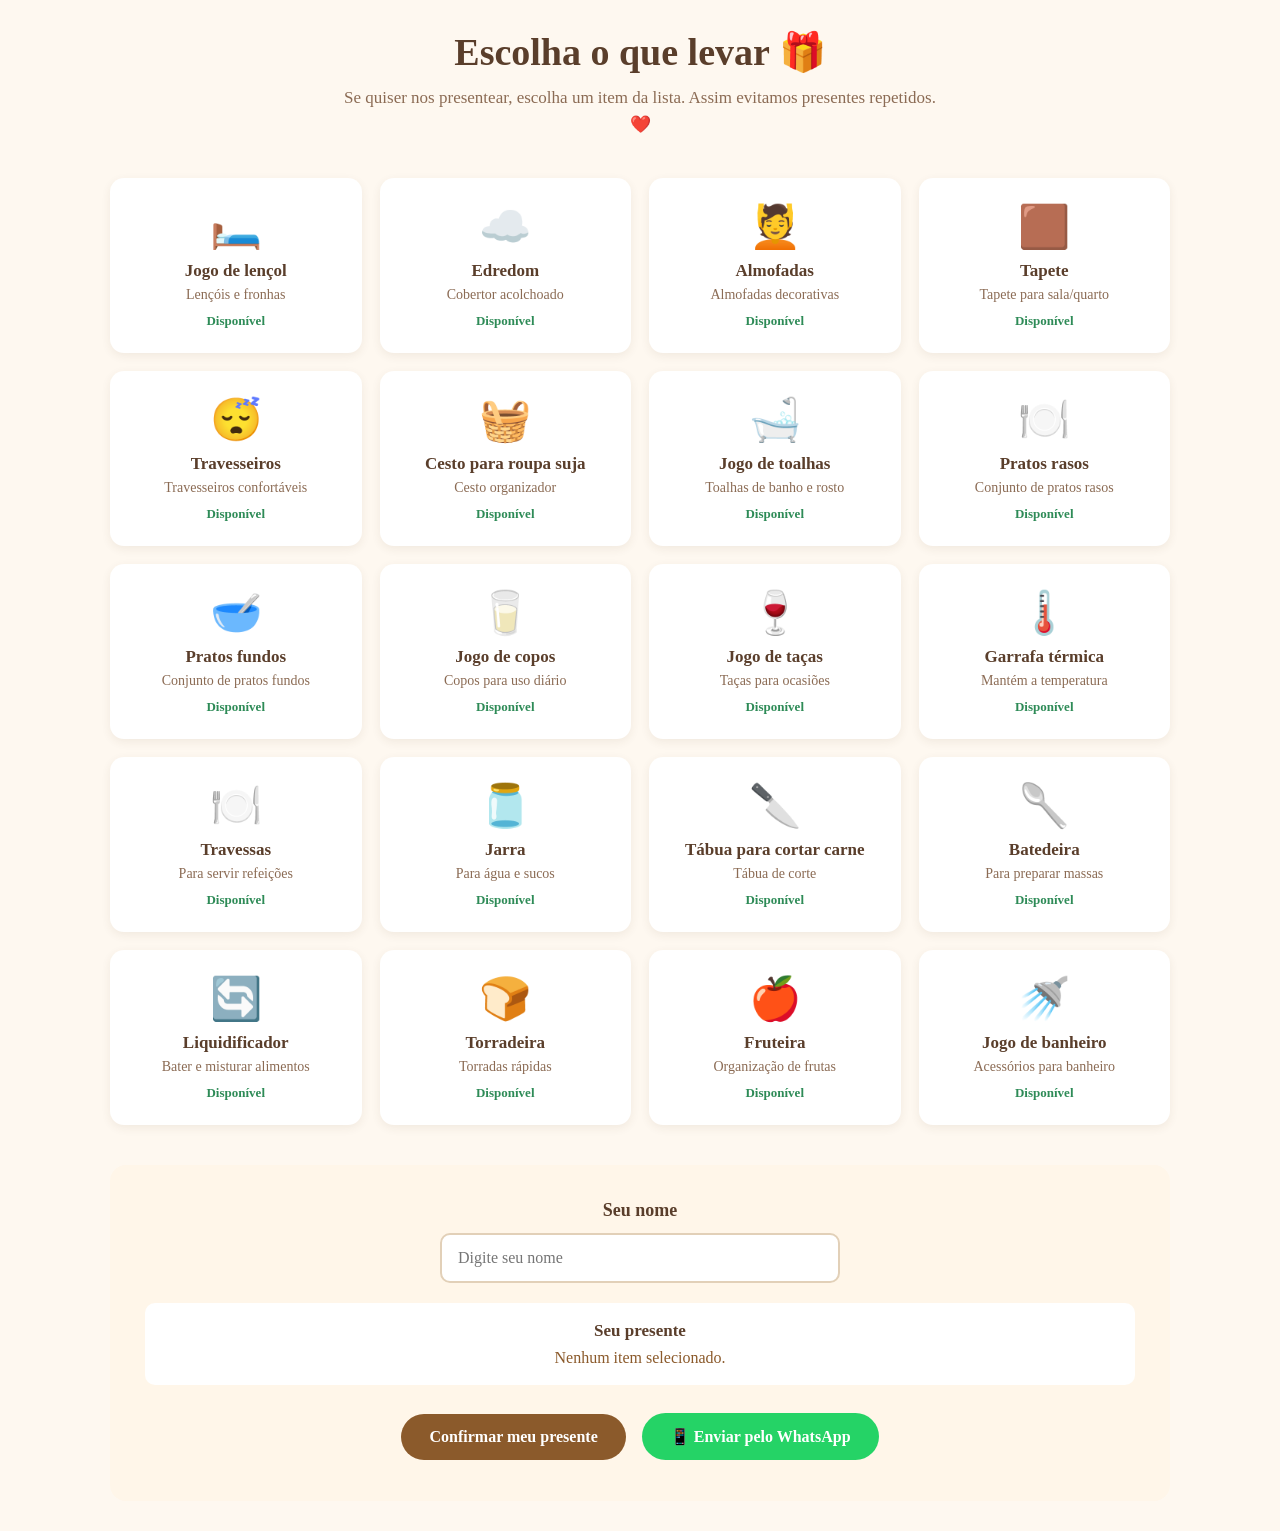
==== index.html @ 69b97e1c "Update index.html" ====
<!DOCTYPE html>
<html lang="pt-BR">
<head>
    <meta charset="UTF-8">
    <meta name="viewport" content="width=device-width, initial-scale=1.0">
    <title>Chá de Casa Nova</title>
    <style>
        * {
            margin: 0;
            padding: 0;
            box-sizing: border-box;
            font-family: 'Segoe UI', serif;
        }
        body {
            background: #fef8f0;
            color: #5a3e2b;
            padding: 30px 20px;
            max-width: 1100px;
            margin: 0 auto;
        }
        header {
            text-align: center;
            margin-bottom: 40px;
        }
        header h1 {
            font-size: 38px;
            color: #5a3e2b;
            margin-bottom: 10px;
        }
        header p {
            color: #8b6b54;
            font-size: 17px;
            max-width: 600px;
            margin: 0 auto;
            line-height: 1.6;
        }
        .gift-section {
            margin-bottom: 40px;
        }
        .gift-list {
            display: grid;
            grid-template-columns: repeat(auto-fill, minmax(230px, 1fr));
            gap: 18px;
        }
        .gift-item {
            background: #fff;
            padding: 22px 15px;
            border-radius: 14px;
            text-align: center;
            cursor: pointer;
            transition: all 0.3s ease;
            border: 2px solid transparent;
            box-shadow: 0 3px 10px rgba(90, 62, 43, 0.08);
        }
        .gift-item:hover {
            transform: translateY(-4px);
            border-color: #d4a97f;
        }
        .gift-item.selected {
            border-color: #8b5a2b;
            background: #fff8ee;
        }
        .gift-item.taken {
            opacity: 0.5;
            cursor: not-allowed;
            background: #f3f0eb;
        }
        .gift-icon {
            font-size: 42px;
            margin-bottom: 10px;
        }
        .gift-item h3 {
            font-size: 17px;
            color: #5a3e2b;
            margin-bottom: 6px;
        }
        .gift-item p {
            font-size: 14px;
            color: #8b6b54;
            margin-bottom: 10px;
        }
        .gift-status {
            font-size: 13px;
            font-weight: bold;
            color: #2e8b57;
        }
        .gift-item.taken .gift-status {
            color: #b22222;
        }
        .confirm-box {
            background: #fff6e9;
            padding: 35px;
            border-radius: 16px;
            text-align: center;
        }
        .confirm-box h3 {
            color: #5a3e2b;
            margin-bottom: 12px;
            font-size: 18px;
        }
        .confirm-box input {
            width: 100%;
            max-width: 400px;
            padding: 14px 16px;
            font-size: 16px;
            border: 2px solid #e2d0b8;
            border-radius: 10px;
            margin-bottom: 20px;
            background: #fff;
            color: #5a3e2b;
        }
        .confirm-box input:focus {
            outline: none;
            border-color: #b8860b;
        }
        .selected-display {
            background: #fff;
            padding: 18px;
            border-radius: 10px;
            margin-bottom: 22px;
        }
        .selected-display strong {
            display: block;
            color: #5a3e2b;
            margin-bottom: 8px;
            font-size: 17px;
        }
        .selected-display p {
            color: #8b5a2b;
            font-size: 16px;
        }
        button, .whatsapp-btn {
            display: inline-block;
            padding: 14px 28px;
            font-size: 16px;
            font-weight: bold;
            border: none;
            border-radius: 30px;
            cursor: pointer;
            text-decoration: none;
            margin: 6px;
            transition: all 0.2s;
        }
        #confirmGift {
            background: #8b5a2b;
            color: #fff;
        }
        #confirmGift:hover {
            background: #6b4423;
        }
        .whatsapp-btn {
            background: #25d366;
            color: #fff;
        }
        .whatsapp-btn:hover {
            background: #1da851;
        }
        .modal {
            display: none;
            position: fixed;
            top: 0;
            left: 0;
            width: 100%;
            height: 100%;
            background: rgba(0, 0, 0, 0.5);
            align-items: center;
            justify-content: center;
            z-index: 999;
        }
        .modal.active {
            display: flex;
        }
        .modal-content {
            background: #fff;
            padding: 40px 30px;
            border-radius: 16px;
            text-align: center;
            max-width: 420px;
            position: relative;
        }
        .modal-content p {
            font-size: 18px;
            color: #5a3e2b;
            line-height: 1.6;
        }
        .close {
            position: absolute;
            top: 12px;
            right: 18px;
            font-size: 26px;
            cursor: pointer;
            color: #999;
        }
        .close:hover {
            color: #333;
        }
    </style>
</head>
<body>

    <header>
        <h1>Escolha o que levar 🎁</h1>
        <p>Se quiser nos presentear, escolha um item da lista. Assim evitamos presentes repetidos. ❤️</p>
    </header>

    <!-- LISTA DE PRESENTES VAI APARECER AQUI -->
    <section class="gift-section">
        <div id="giftList" class="gift-list"></div>
    </section>

    <section class="confirm-box">
        <h3>Seu nome</h3>
        <input type="text" id="guestName" placeholder="Digite seu nome">

        <div class="selected-display">
            <strong>Seu presente</strong>
            <p id="selectedGift">Nenhum item selecionado.</p>
        </div>

        <button id="confirmGift">Confirmar meu presente</button>
        <a id="whatsappButton" href="#" target="_blank" class="whatsapp-btn">📱 Enviar pelo WhatsApp</a>
    </section>

    <div id="successModal" class="modal">
        <div class="modal-content">
            <span id="closeModal" class="close">&times;</span>
            <p id="modalMessage"></p>
        </div>
    </div>

<script>
// ==========================================
// ⚠️ COLOQUE SEU NÚMERO ABAIXO
// ==========================================
const whatsappNumber = "5516997882498";

// ==========================================
// ✅ LISTA DE PRESENTES
// ==========================================
const gifts = [
    { id: 1,  icon: "🛏️", name: "Jogo de lençol",          description: "Lençóis e fronhas" },
    { id: 2,  icon: "☁️", name: "Edredom",                 description: "Cobertor acolchoado" },
    { id: 3,  icon: "💆", name: "Almofadas",                description: "Almofadas decorativas" },
    { id: 4,  icon: "🟫", name: "Tapete",                   description: "Tapete para sala/quarto" },
    { id: 5,  icon: "😴", name: "Travesseiros",             description: "Travesseiros confortáveis" },
    { id: 6,  icon: "🧺", name: "Cesto para roupa suja",    description: "Cesto organizador" },
    { id: 7,  icon: "🛁", name: "Jogo de toalhas",          description: "Toalhas de banho e rosto" },
    { id: 8,  icon: "🍽️", name: "Pratos rasos",             description: "Conjunto de pratos rasos" },
    { id: 9,  icon: "🥣", name: "Pratos fundos",            description: "Conjunto de pratos fundos" },
    { id: 10, icon: "🥛", name: "Jogo de copos",            description: "Copos para uso diário" },
    { id: 11, icon: "🍷", name: "Jogo de taças",            description: "Taças para ocasiões" },
    { id: 12, icon: "🌡️", name: "Garrafa térmica",          description: "Mantém a temperatura" },
    { id: 13, icon: "🍽️", name: "Travessas",               description: "Para servir refeições" },
    { id: 14, icon: "🫙", name: "Jarra",                    description: "Para água e sucos" },
    { id: 15, icon: "🔪", name: "Tábua para cortar carne",  description: "Tábua de corte" },
    { id: 16, icon: "🥄", name: "Batedeira",                description: "Para preparar massas" },
    { id: 17, icon: "🔄", name: "Liquidificador",           description: "Bater e misturar alimentos" },
    { id: 18, icon: "🍞", name: "Torradeira",              description: "Torradas rápidas" },
    { id: 19, icon: "🍎", name: "Fruteira",                description: "Organização de frutas" },
    { id: 20, icon: "🚿", name: "Jogo de banheiro",         description: "Acessórios para banheiro" }
];

let selectedGift = null;

const giftList = document.getElementById("giftList");
const guestName = document.getElementById("guestName");
const selectedGiftText = document.getElementById("selectedGift");
const confirmGiftButton = document.getElementById("confirmGift");
const successModal = document.getElementById("successModal");
const closeModal = document.getElementById("closeModal");
const modalMessage = document.getElementById("modalMessage");
const whatsappButton = document.getElementById("whatsappButton");

function getTakenGifts() {
    try {
        const saved = localStorage.getItem("chaCasaNovaGifts");
        return saved ? JSON.parse(saved) : {};
    } catch (error) { return {}; }
}

function saveTakenGifts(data) {
    localStorage.setItem("chaCasaNovaGifts", JSON.stringify(data));
}

// ==========================================
// 📋 MOSTRAR A LISTA
// ==========================================
function renderGifts() {
    if (!giftList) return;
    giftList.innerHTML = "";
    const takenGifts = getTakenGifts();

    gifts.forEach(gift => {
        const item = document.createElement("div");
        item.className = "gift-item";
        const isTaken = Object.prototype.hasOwnProperty.call(takenGifts, gift.id);
        if (isTaken) item.classList.add("taken");

        item.innerHTML = `
            <div class="gift-icon">${gift.icon}</div>
            <h3>${gift.name}</h3>
            <p>${gift.description}</p>
            <div class="gift-status">${isTaken ? "✓ Já escolhido" : "Disponível"}</div>
        `;

        if (!isTaken) {
            item.addEventListener("click", () => selectGift(gift, item));
        }
        giftList.appendChild(item);
    });
}

function selectGift(gift, element) {
    document.querySelectorAll(".gift-item").forEach(i => i.classList.remove("selected"));
    element.classList.add("selected");
    selectedGift = gift;
    if (selectedGiftText) selectedGiftText.textContent = `${gift.icon} ${gift.name}`;
}

confirmGiftButton?.addEventListener("click", () => {
    const name = guestName?.value.trim();
    if (!name) return alert("Digite seu nome!"), guestName?.focus();
    if (!selectedGift) return alert("Escolha um presente clicando na lista!");

    const takenGifts = getTakenGifts();
    if (takenGifts[selectedGift.id]) {
        alert("Esse já foi escolhido! Escolha outro.");
        selectedGift = null;
        renderGifts();
        if (selectedGiftText) selectedGiftText.textContent = "Nenhum item selecionado.";
        return;
    }

    takenGifts[selectedGift.id] = { name, gift: selectedGift.name, date: new Date().toISOString() };
    saveTakenGifts(takenGifts);

    if (modalMessage) modalMessage.textContent = `${name}, seu presente "${selectedGift.name}" foi reservado! ❤️`;
    successModal?.classList.add("active");
    createWhatsappLink(name, selectedGift.name);
    renderGifts();
    selectedGift = null;
    if (selectedGiftText) selectedGiftText.textContent = "Nenhum item selecionado.";
});

function createWhatsappLink(name, gift) {
    if (!whatsappButton) return;
    const msg = `Olá! 😊 Confirmo presença! 🏠❤️\nNome: ${name}\nPresente: ${gift}`;
    whatsappButton.href = `https://wa.me/${whatsappNumber}?text=${encodeURIComponent(msg)}`;
}

closeModal?.addEventListener("click", () => successModal?.classList.remove("active"));
successModal?.addEventListener("click", e => {
    if (e.target === successModal) successModal.classList.remove("active");
});

// ==========================================
// 🚀 INICIAR — MOSTRA A LISTA AGORA!
// ==========================================
renderGifts();
</script>
</body>
</html>
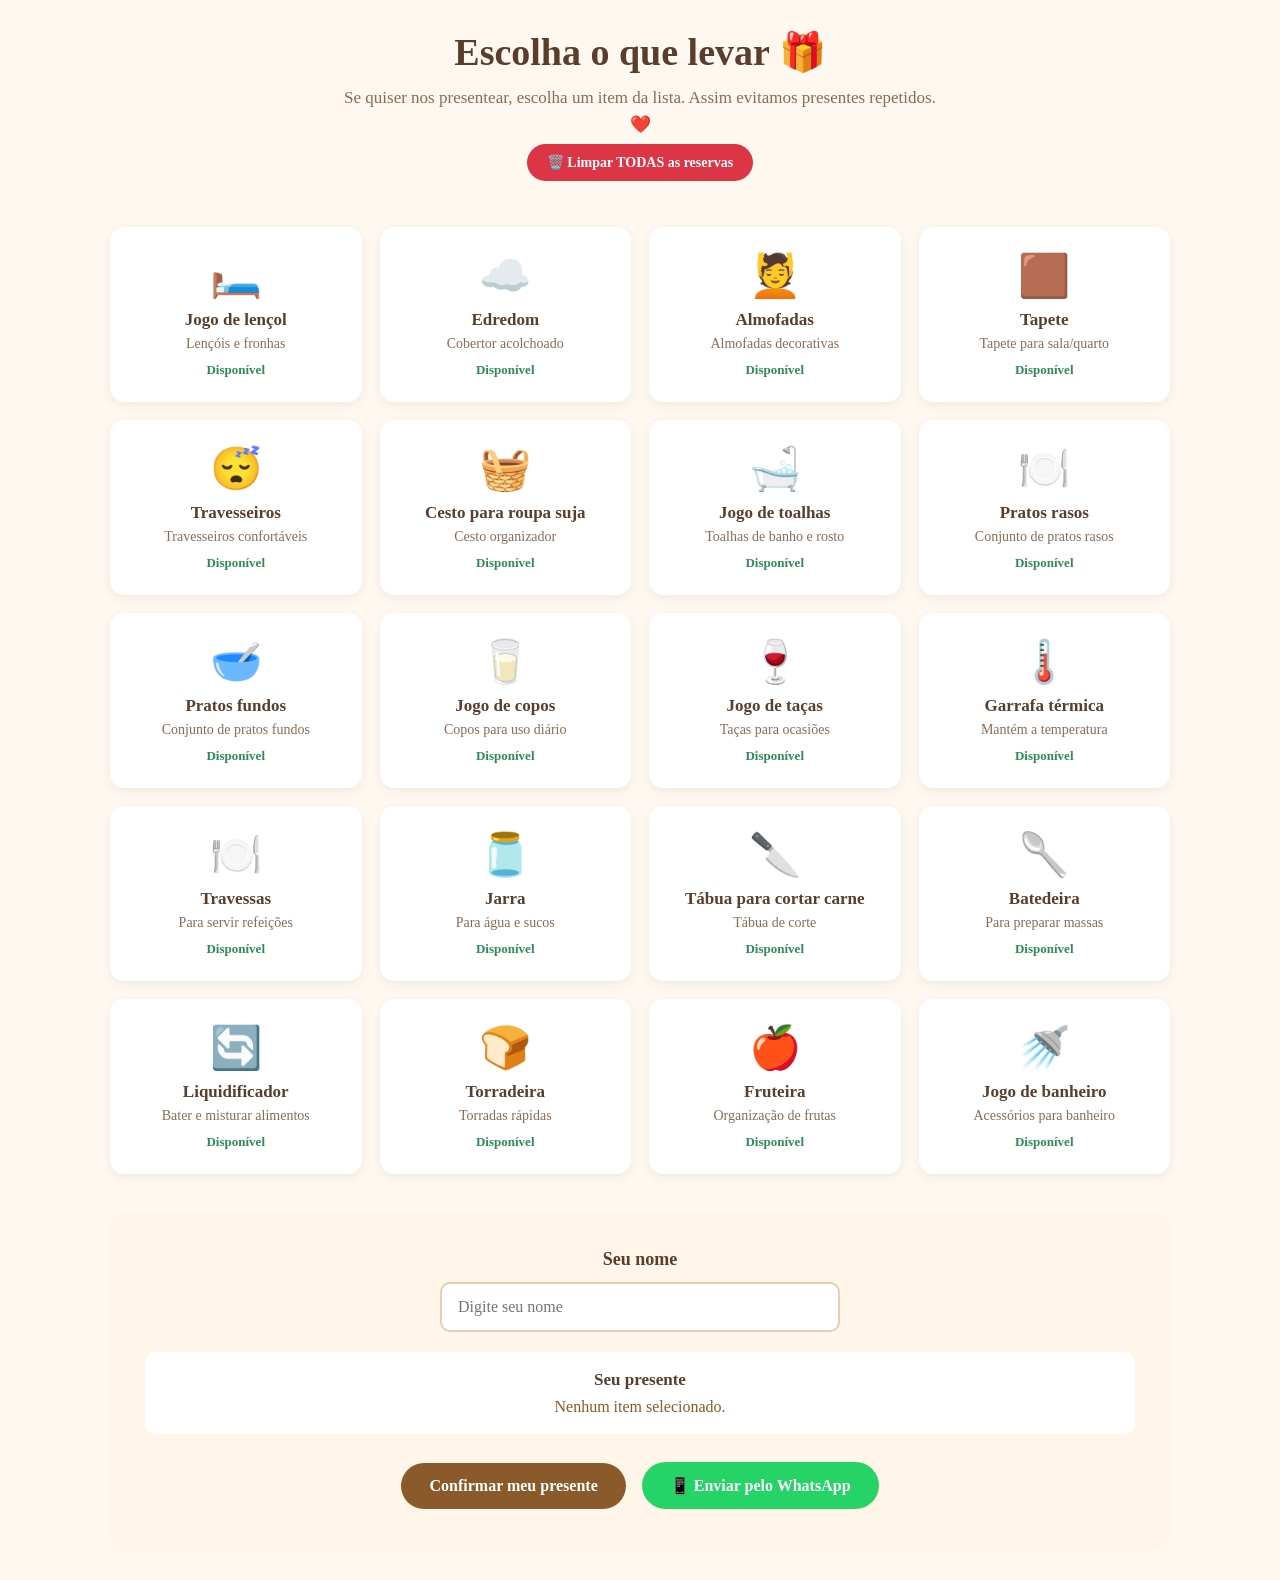
==== commit b7b975d0: "Update index.html" ====
--- a/index.html
+++ b/index.html
@@ -129,7 +129,7 @@
             color: #8b5a2b;
             font-size: 16px;
         }
-        button, .whatsapp-btn {
+        button, .whatsapp-btn, .clear-btn {
             display: inline-block;
             padding: 14px 28px;
             font-size: 16px;
@@ -154,6 +154,15 @@
         }
         .whatsapp-btn:hover {
             background: #1da851;
+        }
+        .clear-btn {
+            background: #dc3545;
+            color: #fff;
+            font-size: 14px;
+            padding: 10px 20px;
+        }
+        .clear-btn:hover {
+            background: #b02a37;
         }
         .modal {
             display: none;
@@ -201,9 +210,10 @@
     <header>
         <h1>Escolha o que levar 🎁</h1>
         <p>Se quiser nos presentear, escolha um item da lista. Assim evitamos presentes repetidos. ❤️</p>
+        <!-- BOTÃO DE ADMINISTRADOR -->
+        <button class="clear-btn" onclick="limparTodasReservas()">🗑️ Limpar TODAS as reservas</button>
     </header>
 
-    <!-- LISTA DE PRESENTES VAI APARECER AQUI -->
     <section class="gift-section">
         <div id="giftList" class="gift-list"></div>
     </section>
@@ -283,6 +293,17 @@
 }
 
 // ==========================================
+// 🗑️ FUNÇÃO PARA LIMPAR RESERVAS
+// ==========================================
+function limparTodasReservas() {
+    if (confirm("Tem certeza? Isso apaga TODAS as reservas!")) {
+        localStorage.removeItem("chaCasaNovaGifts");
+        alert("✅ Todas as reservas foram apagadas! A lista voltou ao normal.");
+        renderGifts();
+    }
+}
+
+// ==========================================
 // 📋 MOSTRAR A LISTA
 // ==========================================
 function renderGifts() {
@@ -354,7 +375,7 @@
 });
 
 // ==========================================
-// 🚀 INICIAR — MOSTRA A LISTA AGORA!
+// 🚀 INICIAR
 // ==========================================
 renderGifts();
 </script>
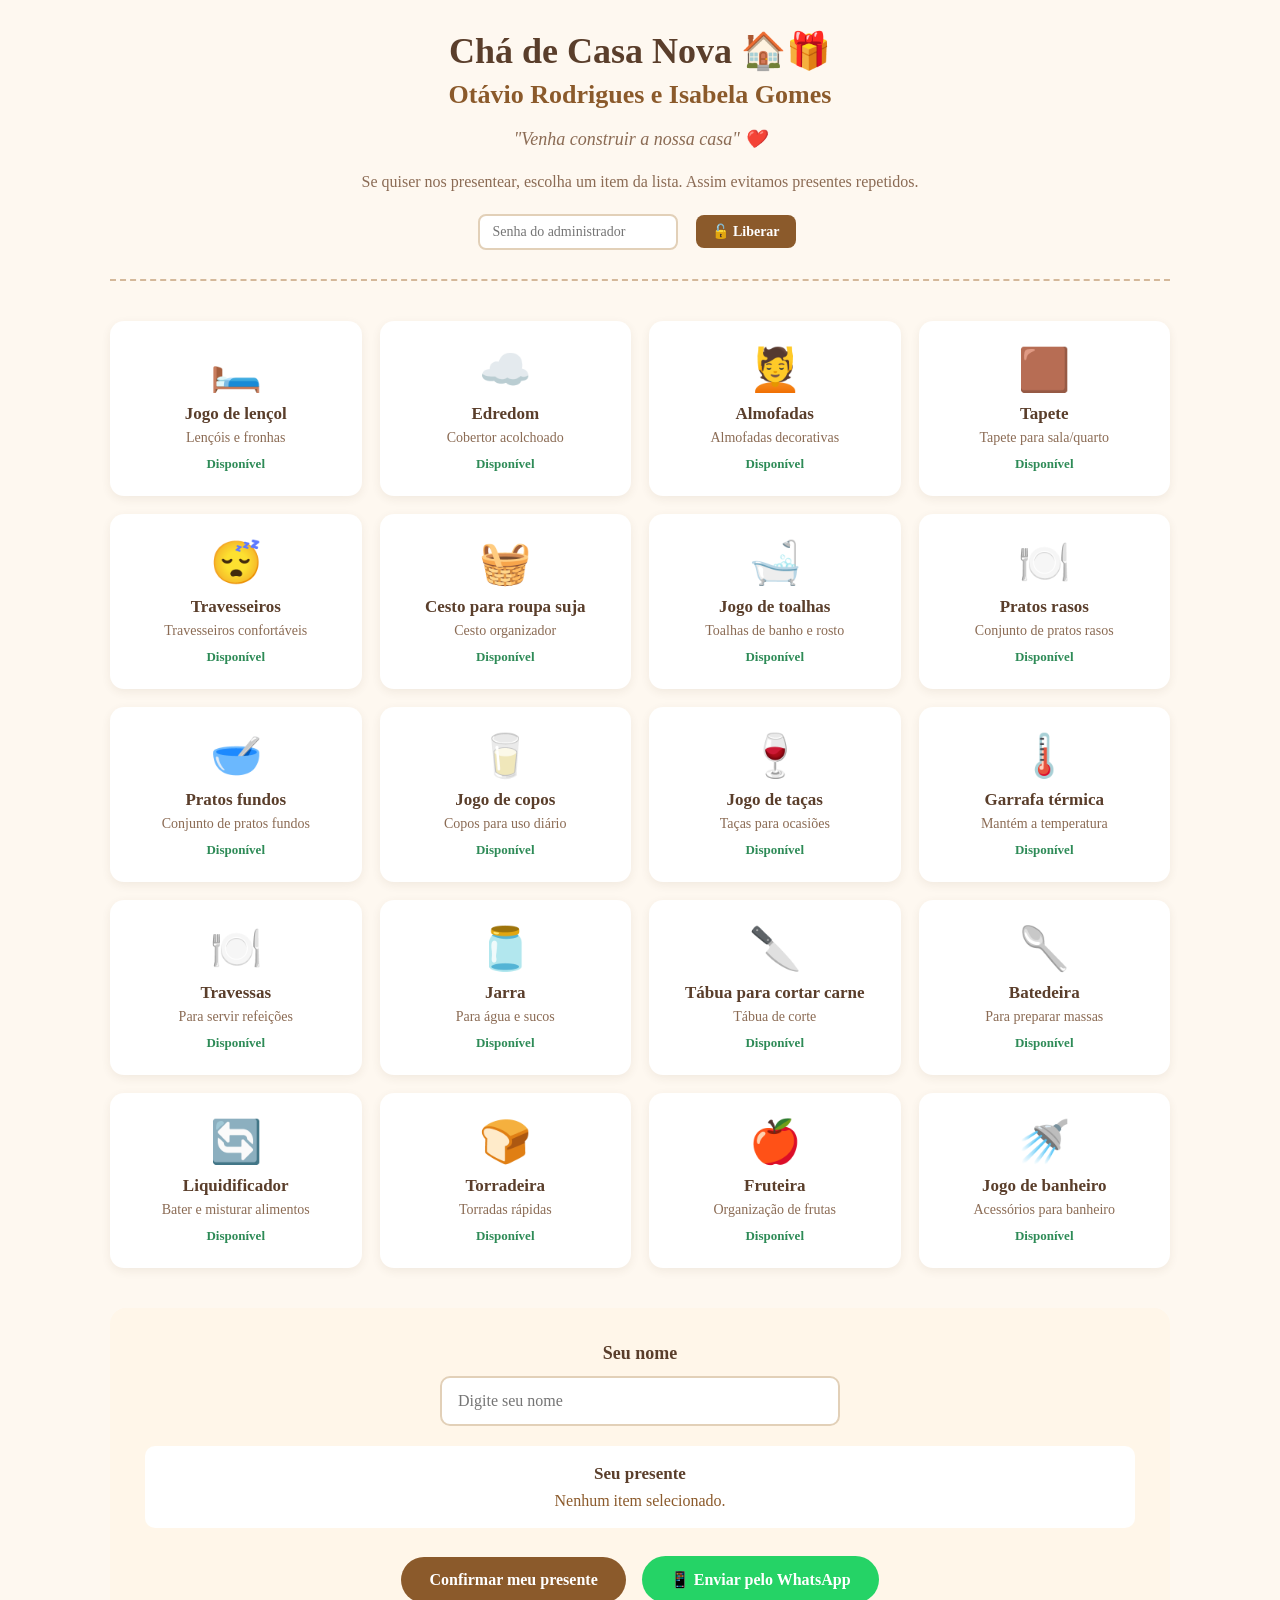
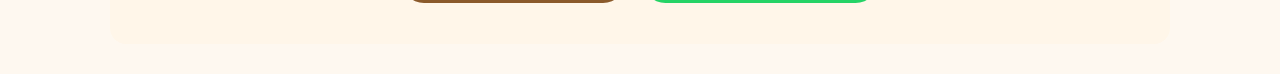
==== commit 54f983e7: "Update index.html" ====
--- a/index.html
+++ b/index.html
@@ -3,7 +3,7 @@
 <head>
     <meta charset="UTF-8">
     <meta name="viewport" content="width=device-width, initial-scale=1.0">
-    <title>Chá de Casa Nova</title>
+    <title>Chá de Casa Nova — Otávio & Isabela</title>
     <style>
         * {
             margin: 0;
@@ -21,18 +21,69 @@
         header {
             text-align: center;
             margin-bottom: 40px;
+            padding-bottom: 25px;
+            border-bottom: 2px dashed #d4b89a;
         }
         header h1 {
-            font-size: 38px;
-            color: #5a3e2b;
+            font-size: 36px;
+            color: #5a3e2b;
+            margin-bottom: 8px;
+        }
+        header .nomes {
+            font-size: 26px;
+            color: #8b5a2b;
+            font-weight: 600;
             margin-bottom: 10px;
+        }
+        header .frase {
+            font-size: 18px;
+            color: #8b6b54;
+            font-style: italic;
         }
         header p {
             color: #8b6b54;
-            font-size: 17px;
+            font-size: 16px;
             max-width: 600px;
-            margin: 0 auto;
+            margin: 15px auto 0;
             line-height: 1.6;
+        }
+        .senha-box {
+            margin-top: 15px;
+        }
+        .senha-box input {
+            padding: 8px 12px;
+            width: 200px;
+            border: 2px solid #e2d0b8;
+            border-radius: 8px;
+            font-size: 14px;
+            margin-right: 8px;
+        }
+        .senha-box button {
+            padding: 8px 16px;
+            font-size: 14px;
+            background: #8b5a2b;
+            color: #fff;
+            border: none;
+            border-radius: 8px;
+            cursor: pointer;
+        }
+        .clear-btn {
+            margin-top: 12px;
+            padding: 10px 20px;
+            font-size: 14px;
+            background: #dc3545;
+            color: #fff;
+            border: none;
+            border-radius: 30px;
+            cursor: pointer;
+            font-weight: bold;
+            display: none; /* ESCONDIDO ATÉ COLOCAR A SENHA */
+        }
+        .clear-btn.visivel {
+            display: inline-block;
+        }
+        .clear-btn:hover {
+            background: #b02a37;
         }
         .gift-section {
             margin-bottom: 40px;
@@ -129,7 +180,7 @@
             color: #8b5a2b;
             font-size: 16px;
         }
-        button, .whatsapp-btn, .clear-btn {
+        button, .whatsapp-btn {
             display: inline-block;
             padding: 14px 28px;
             font-size: 16px;
@@ -154,15 +205,6 @@
         }
         .whatsapp-btn:hover {
             background: #1da851;
-        }
-        .clear-btn {
-            background: #dc3545;
-            color: #fff;
-            font-size: 14px;
-            padding: 10px 20px;
-        }
-        .clear-btn:hover {
-            background: #b02a37;
         }
         .modal {
             display: none;
@@ -208,10 +250,18 @@
 <body>
 
     <header>
-        <h1>Escolha o que levar 🎁</h1>
-        <p>Se quiser nos presentear, escolha um item da lista. Assim evitamos presentes repetidos. ❤️</p>
-        <!-- BOTÃO DE ADMINISTRADOR -->
-        <button class="clear-btn" onclick="limparTodasReservas()">🗑️ Limpar TODAS as reservas</button>
+        <h1>Chá de Casa Nova 🏠🎁</h1>
+        <div class="nomes">Otávio Rodrigues e Isabela Gomes</div>
+        <p class="frase">"Venha construir a nossa casa" ❤️</p>
+        <p>Se quiser nos presentear, escolha um item da lista. Assim evitamos presentes repetidos.</p>
+
+        <!-- 🔒 ÁREA DO ADMINISTRADOR -->
+        <div class="senha-box">
+            <input type="password" id="senhaAdmin" placeholder="Senha do administrador">
+            <button onclick="verificarSenha()">🔓 Liberar</button>
+            <br>
+            <button id="botaoLimpar" class="clear-btn" onclick="limparTodasReservas()">🗑️ Limpar TODAS as reservas</button>
+        </div>
     </header>
 
     <section class="gift-section">
@@ -240,9 +290,10 @@
 
 <script>
 // ==========================================
-// ⚠️ COLOQUE SEU NÚMERO ABAIXO
-// ==========================================
-const whatsappNumber = "5516997882498";
+// ⚠️ CONFIGURAÇÕES
+// ==========================================
+const whatsappNumber = "5516997882498"; // COLOQUE SEU NÚMERO AQUI
+const SENHA_ADMIN = "123456"; // 🔒 ALTERE AQUI PARA UMA SENHA MAIS FORTE!
 
 // ==========================================
 // ✅ LISTA DE PRESENTES
@@ -280,7 +331,36 @@
 const closeModal = document.getElementById("closeModal");
 const modalMessage = document.getElementById("modalMessage");
 const whatsappButton = document.getElementById("whatsappButton");
-
+const botaoLimpar = document.getElementById("botaoLimpar");
+const senhaAdminInput = document.getElementById("senhaAdmin");
+
+// ==========================================
+// 🔒 VERIFICAR SENHA DO ADMINISTRADOR
+// ==========================================
+function verificarSenha() {
+    const senhaDigitada = senhaAdminInput.value;
+    if (senhaDigitada === SENHA_ADMIN) {
+        botaoLimpar.classList.add("visivel");
+        alert("✅ Acesso liberado! O botão de limpeza apareceu.");
+    } else {
+        alert("❌ Senha incorreta!");
+    }
+}
+
+// ==========================================
+// 🗑️ APAGAR TODAS AS RESERVAS (SÓ ADMIN)
+// ==========================================
+function limparTodasReservas() {
+    if (confirm("⚠️ Tem certeza? Isso apaga TODAS as reservas!")) {
+        localStorage.removeItem("chaCasaNovaGifts");
+        alert("✅ Todas as reservas foram apagadas!");
+        renderGifts();
+    }
+}
+
+// ==========================================
+// SALVAR E CARREGAR
+// ==========================================
 function getTakenGifts() {
     try {
         const saved = localStorage.getItem("chaCasaNovaGifts");
@@ -293,18 +373,7 @@
 }
 
 // ==========================================
-// 🗑️ FUNÇÃO PARA LIMPAR RESERVAS
-// ==========================================
-function limparTodasReservas() {
-    if (confirm("Tem certeza? Isso apaga TODAS as reservas!")) {
-        localStorage.removeItem("chaCasaNovaGifts");
-        alert("✅ Todas as reservas foram apagadas! A lista voltou ao normal.");
-        renderGifts();
-    }
-}
-
-// ==========================================
-// 📋 MOSTRAR A LISTA
+// 📋 MOSTRAR LISTA
 // ==========================================
 function renderGifts() {
     if (!giftList) return;
@@ -365,7 +434,7 @@
 
 function createWhatsappLink(name, gift) {
     if (!whatsappButton) return;
-    const msg = `Olá! 😊 Confirmo presença! 🏠❤️\nNome: ${name}\nPresente: ${gift}`;
+    const msg = `Olá! 😊 Confirmo presença no Chá de Casa Nova! 🏠❤️\nNome: ${name}\nPresente: ${gift}`;
     whatsappButton.href = `https://wa.me/${whatsappNumber}?text=${encodeURIComponent(msg)}`;
 }
 
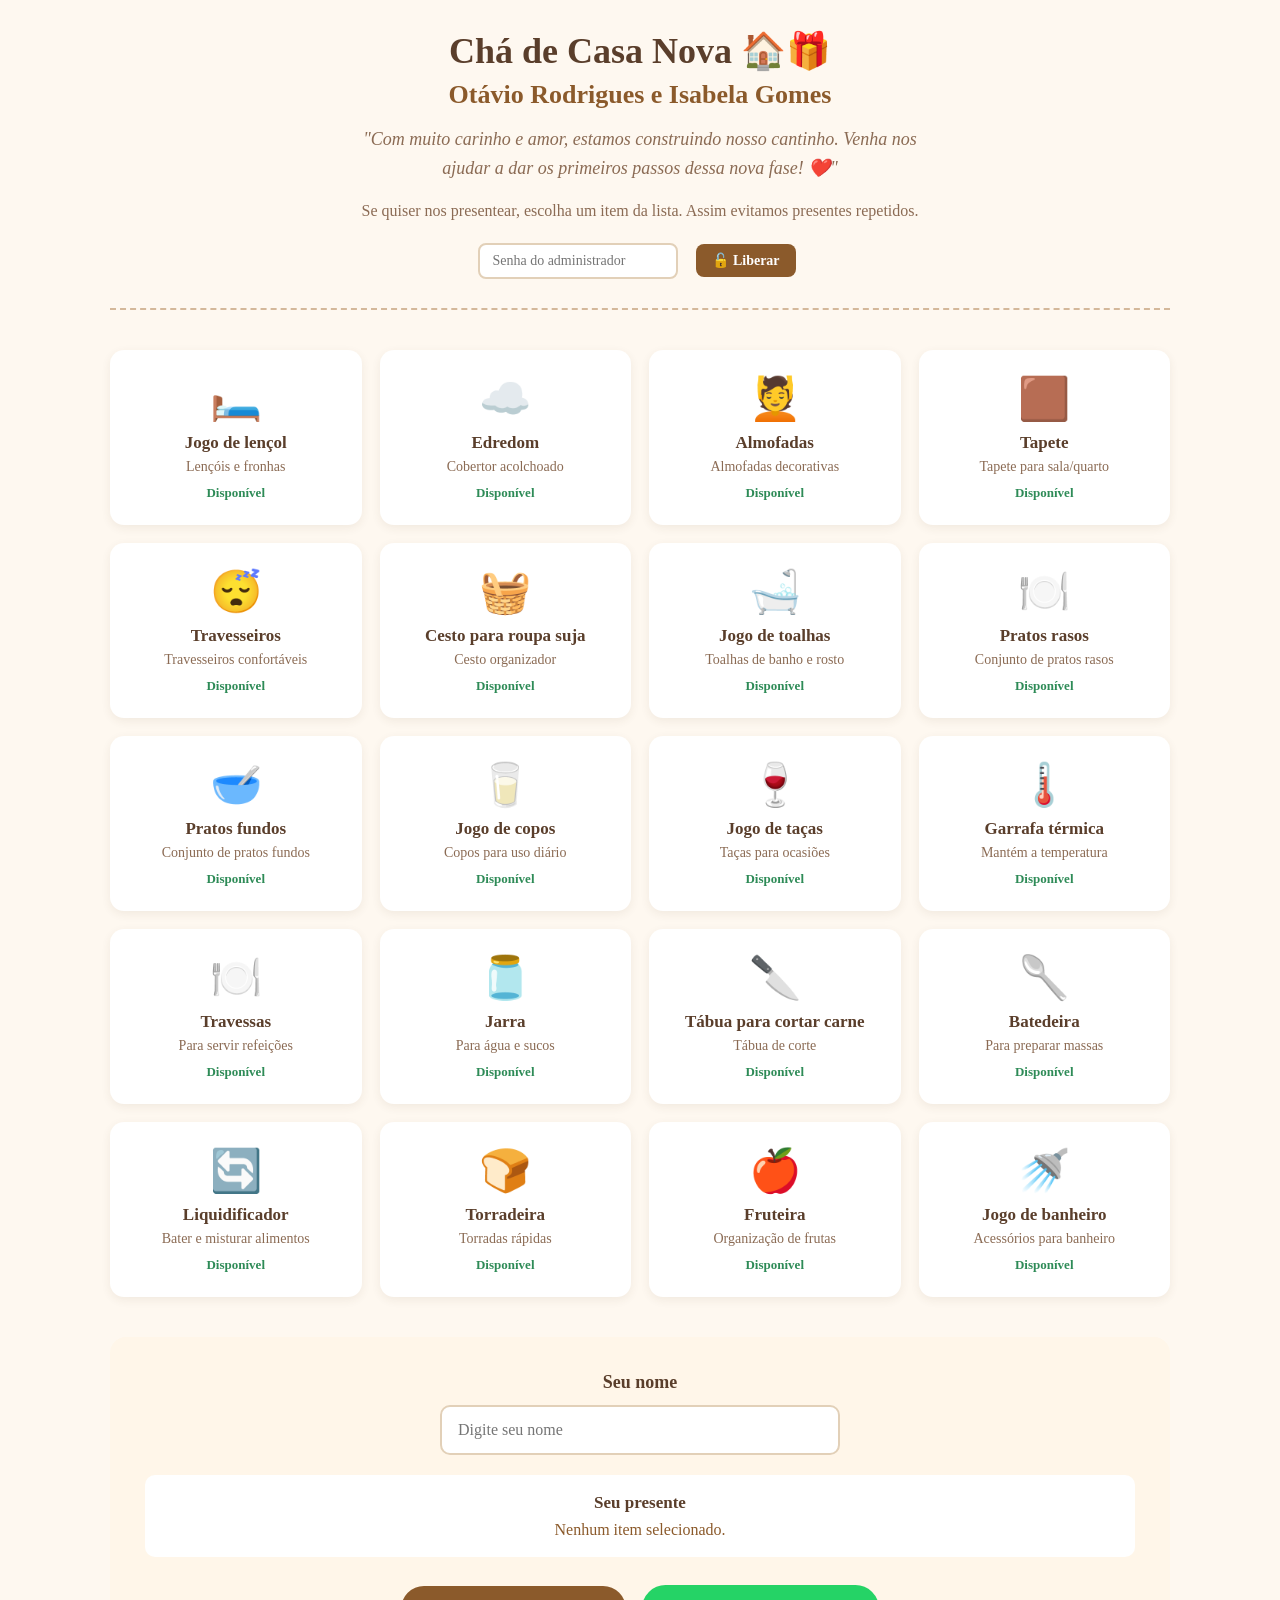
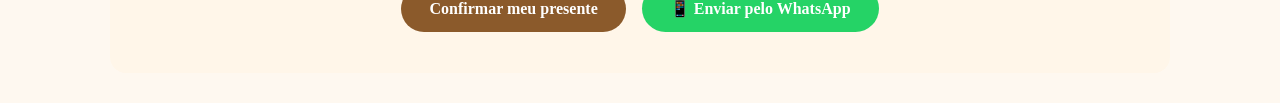
==== commit 3f48df35: "Update index.html" ====
--- a/index.html
+++ b/index.html
@@ -252,7 +252,7 @@
     <header>
         <h1>Chá de Casa Nova 🏠🎁</h1>
         <div class="nomes">Otávio Rodrigues e Isabela Gomes</div>
-        <p class="frase">"Venha construir a nossa casa" ❤️</p>
+        <p class="frase">"Com muito carinho e amor, estamos construindo nosso cantinho. Venha nos ajudar a dar os primeiros passos dessa nova fase! ❤️"</p>
         <p>Se quiser nos presentear, escolha um item da lista. Assim evitamos presentes repetidos.</p>
 
         <!-- 🔒 ÁREA DO ADMINISTRADOR -->
@@ -293,7 +293,7 @@
 // ⚠️ CONFIGURAÇÕES
 // ==========================================
 const whatsappNumber = "5516997882498"; // COLOQUE SEU NÚMERO AQUI
-const SENHA_ADMIN = "123456"; // 🔒 ALTERE AQUI PARA UMA SENHA MAIS FORTE!
+const SENHA_ADMIN = "gomes"; // 🔒 ALTERE AQUI PARA UMA SENHA MAIS FORTE!
 
 // ==========================================
 // ✅ LISTA DE PRESENTES
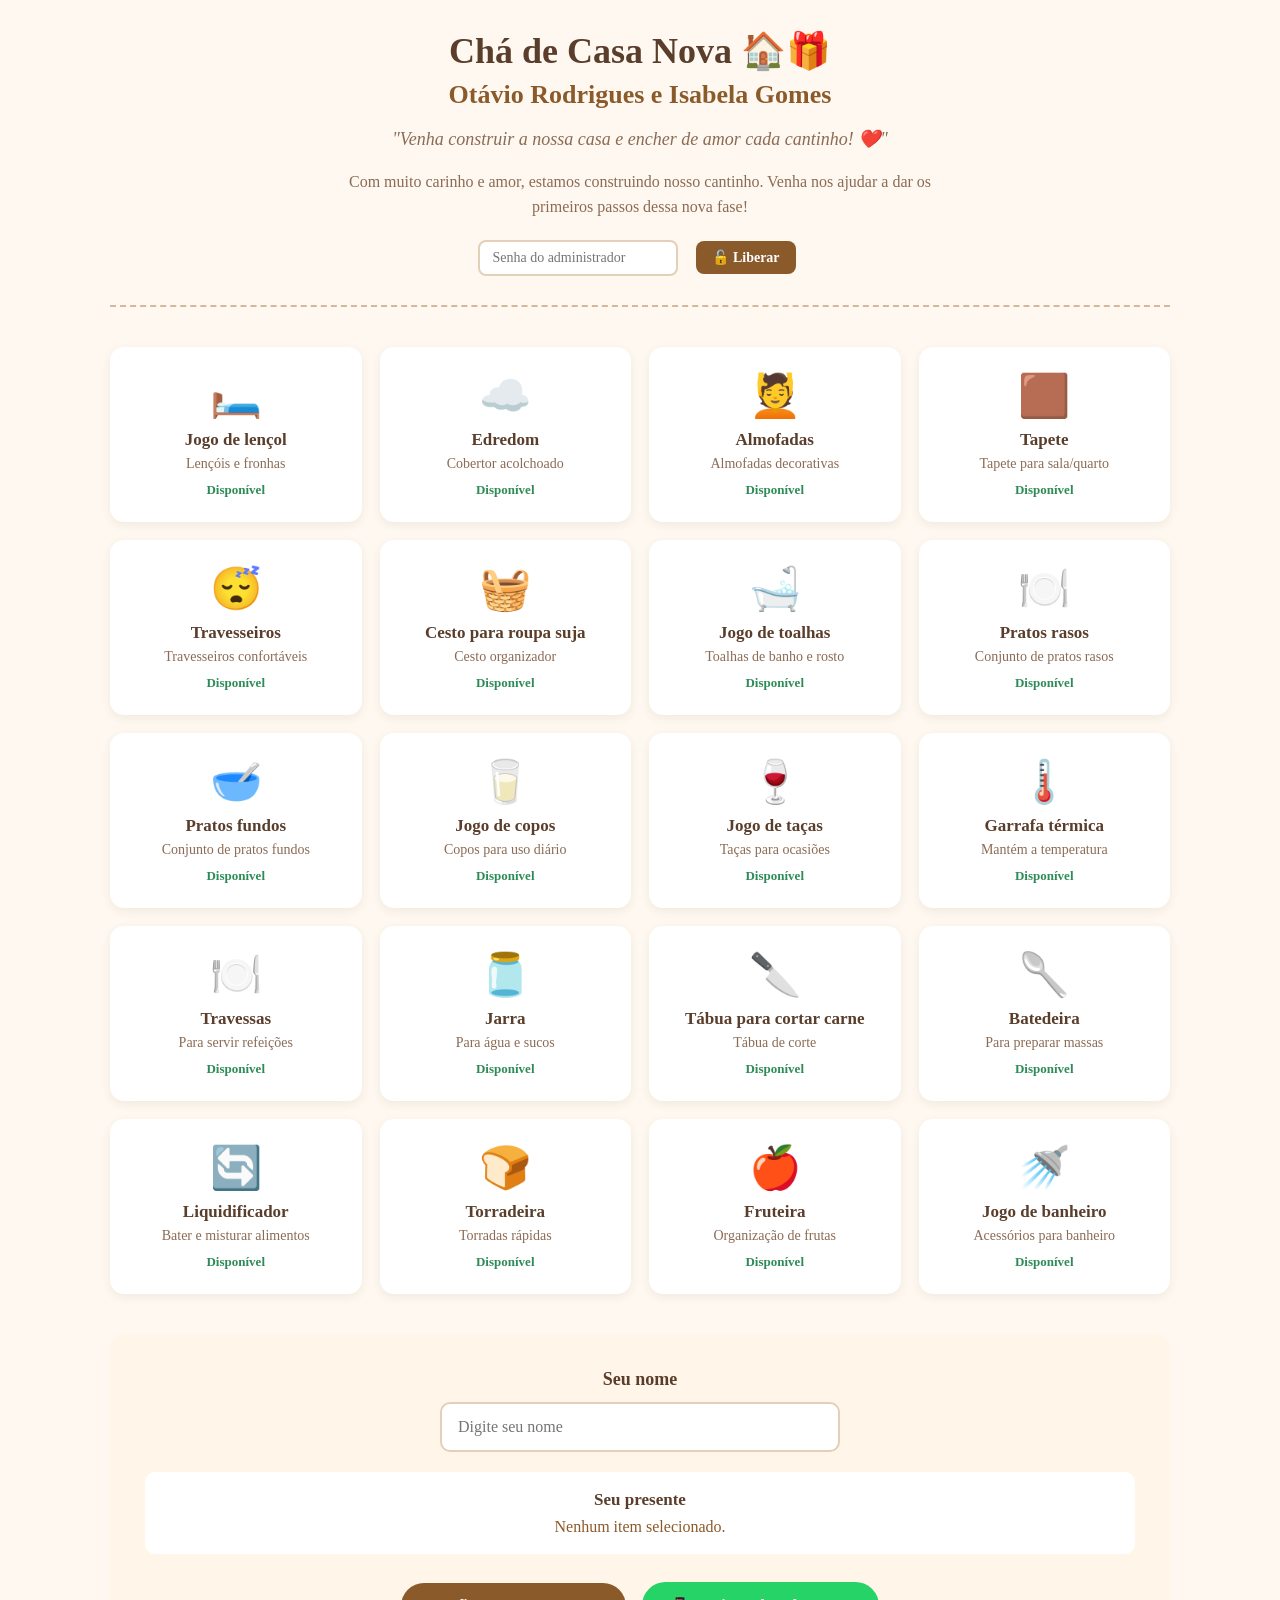
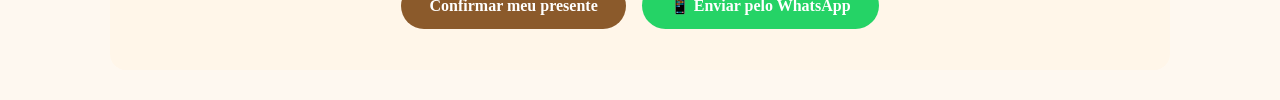
==== commit 9941d403: "Update index.html" ====
--- a/index.html
+++ b/index.html
@@ -77,7 +77,7 @@
             border-radius: 30px;
             cursor: pointer;
             font-weight: bold;
-            display: none; /* ESCONDIDO ATÉ COLOCAR A SENHA */
+            display: none;
         }
         .clear-btn.visivel {
             display: inline-block;
@@ -245,6 +245,25 @@
         .close:hover {
             color: #333;
         }
+        #confetti {
+            position: fixed;
+            top: 0;
+            left: 0;
+            width: 100%;
+            height: 100%;
+            pointer-events: none;
+            z-index: 1000;
+            display: none;
+        }
+        #confetti.active {
+            display: block;
+        }
+        .info-reserva {
+            margin-top: 12px;
+            font-size: 14px;
+            color: #8b6b54;
+            line-height: 1.5;
+        }
     </style>
 </head>
 <body>
@@ -252,10 +271,9 @@
     <header>
         <h1>Chá de Casa Nova 🏠🎁</h1>
         <div class="nomes">Otávio Rodrigues e Isabela Gomes</div>
-        <p class="frase">"Com muito carinho e amor, estamos construindo nosso cantinho. Venha nos ajudar a dar os primeiros passos dessa nova fase! ❤️"</p>
-        <p>Se quiser nos presentear, escolha um item da lista. Assim evitamos presentes repetidos.</p>
-
-        <!-- 🔒 ÁREA DO ADMINISTRADOR -->
+        <p class="frase">"Venha construir a nossa casa e encher de amor cada cantinho! ❤️"</p>
+        <p>Com muito carinho e amor, estamos construindo nosso cantinho. Venha nos ajudar a dar os primeiros passos dessa nova fase!</p>
+
         <div class="senha-box">
             <input type="password" id="senhaAdmin" placeholder="Senha do administrador">
             <button onclick="verificarSenha()">🔓 Liberar</button>
@@ -285,19 +303,16 @@
         <div class="modal-content">
             <span id="closeModal" class="close">&times;</span>
             <p id="modalMessage"></p>
+            <div class="info-reserva" id="infoReserva"></div>
         </div>
     </div>
 
+    <canvas id="confetti"></canvas>
+
 <script>
-// ==========================================
-// ⚠️ CONFIGURAÇÕES
-// ==========================================
-const whatsappNumber = "5516997882498"; // COLOQUE SEU NÚMERO AQUI
-const SENHA_ADMIN = "gomes"; // 🔒 ALTERE AQUI PARA UMA SENHA MAIS FORTE!
-
-// ==========================================
-// ✅ LISTA DE PRESENTES
-// ==========================================
+const whatsappNumber = "5516997882498";
+const SENHA_ADMIN = "gomes";
+
 const gifts = [
     { id: 1,  icon: "🛏️", name: "Jogo de lençol",          description: "Lençóis e fronhas" },
     { id: 2,  icon: "☁️", name: "Edredom",                 description: "Cobertor acolchoado" },
@@ -330,13 +345,12 @@
 const successModal = document.getElementById("successModal");
 const closeModal = document.getElementById("closeModal");
 const modalMessage = document.getElementById("modalMessage");
+const infoReserva = document.getElementById("infoReserva");
 const whatsappButton = document.getElementById("whatsappButton");
 const botaoLimpar = document.getElementById("botaoLimpar");
 const senhaAdminInput = document.getElementById("senhaAdmin");
-
-// ==========================================
-// 🔒 VERIFICAR SENHA DO ADMINISTRADOR
-// ==========================================
+const confettiCanvas = document.getElementById("confetti");
+
 function verificarSenha() {
     const senhaDigitada = senhaAdminInput.value;
     if (senhaDigitada === SENHA_ADMIN) {
@@ -347,9 +361,6 @@
     }
 }
 
-// ==========================================
-// 🗑️ APAGAR TODAS AS RESERVAS (SÓ ADMIN)
-// ==========================================
 function limparTodasReservas() {
     if (confirm("⚠️ Tem certeza? Isso apaga TODAS as reservas!")) {
         localStorage.removeItem("chaCasaNovaGifts");
@@ -358,9 +369,6 @@
     }
 }
 
-// ==========================================
-// SALVAR E CARREGAR
-// ==========================================
 function getTakenGifts() {
     try {
         const saved = localStorage.getItem("chaCasaNovaGifts");
@@ -372,9 +380,6 @@
     localStorage.setItem("chaCasaNovaGifts", JSON.stringify(data));
 }
 
-// ==========================================
-// 📋 MOSTRAR LISTA
-// ==========================================
 function renderGifts() {
     if (!giftList) return;
     giftList.innerHTML = "";
@@ -407,7 +412,86 @@
     if (selectedGiftText) selectedGiftText.textContent = `${gift.icon} ${gift.name}`;
 }
 
-confirmGiftButton?.addEventListener("click", () => {
+function formatarDataHora() {
+    const agora = new Date();
+    const dia = String(agora.getDate()).padStart(2, "0");
+    const mes = String(agora.getMonth() + 1).padStart(2, "0");
+    const ano = agora.getFullYear();
+    const hora = String(agora.getHours()).padStart(2, "0");
+    const minuto = String(agora.getMinutes()).padStart(2, "0");
+    return `${dia}/${mes}/${ano} às ${hora}:${minuto}`;
+}
+
+function obterLocalizacao() {
+    return new Promise((resolver) => {
+        if (!navigator.geolocation) {
+            resolver("Localização não disponível");
+            return;
+        }
+        navigator.geolocation.getCurrentPosition(
+            (pos) => resolver(`${pos.coords.latitude.toFixed(4)}, ${pos.coords.longitude.toFixed(4)}`),
+            () => resolver("Não foi possível obter a localização")
+        );
+    });
+}
+
+function criarConfete() {
+    confettiCanvas.width = window.innerWidth;
+    confettiCanvas.height = window.innerHeight;
+    const ctx = confettiCanvas.getContext("2d");
+
+    const cores = ["#ff6b6b", "#feca57", "#1dd1a1", "#54a0ff", "#ff9ff3", "#8b5a2b", "#ffffff"];
+    const particulas = [];
+
+    for (let i = 0; i < 150; i++) {
+        particulas.push({
+            x: Math.random() * confettiCanvas.width,
+            y: Math.random() * confettiCanvas.height - confettiCanvas.height,
+            vx: (Math.random() - 0.5) * 6,
+            vy: Math.random() * 3 + 2,
+            cor: cores[Math.floor(Math.random() * cores.length)],
+            tam: Math.random() * 8 + 4,
+            rot: Math.random() * Math.PI * 2,
+            vrot: (Math.random() - 0.5) * 0.2
+        });
+    }
+
+    confettiCanvas.style.display = "block";
+    let animar = true;
+
+    function desenhar() {
+        if (!animar) return;
+        ctx.clearRect(0, 0, confettiCanvas.width, confettiCanvas.height);
+
+        for (const p of particulas) {
+            p.y += p.vy;
+            p.x += p.vx;
+            p.rot += p.vrot;
+
+            ctx.save();
+            ctx.translate(p.x, p.y);
+            ctx.rotate(p.rot);
+            ctx.fillStyle = p.cor;
+            ctx.fillRect(-p.tam / 2, -p.tam / 2, p.tam, p.tam);
+            ctx.restore();
+        }
+
+        if (particulas.some(p => p.y < confettiCanvas.height + 50)) {
+            requestAnimationFrame(desenhar);
+        } else {
+            confettiCanvas.style.display = "none";
+        }
+    }
+
+    desenhar();
+
+    setTimeout(() => {
+        animar = false;
+        confettiCanvas.style.display = "none";
+    }, 3000);
+}
+
+confirmGiftButton?.addEventListener("click", async () => {
     const name = guestName?.value.trim();
     if (!name) return alert("Digite seu nome!"), guestName?.focus();
     if (!selectedGift) return alert("Escolha um presente clicando na lista!");
@@ -421,31 +505,53 @@
         return;
     }
 
-    takenGifts[selectedGift.id] = { name, gift: selectedGift.name, date: new Date().toISOString() };
+    const dataHora = formatarDataHora();
+    const localizacao = await obterLocalizacao();
+
+    takenGifts[selectedGift.id] = {
+        name,
+        gift: selectedGift.name,
+        date: new Date().toISOString(),
+        dataHoraFormatada: dataHora,
+        localizacao: localizacao
+    };
+
     saveTakenGifts(takenGifts);
 
-    if (modalMessage) modalMessage.textContent = `${name}, seu presente "${selectedGift.name}" foi reservado! ❤️`;
+    if (modalMessage) {
+        modalMessage.textContent = `${name}, seu presente "${selectedGift.name}" foi reservado! ❤️`;
+    }
+
+    if (infoReserva) {
+        infoReserva.innerHTML = `📅 ${dataHora}<br>📍 ${localizacao}`;
+    }
+
     successModal?.classList.add("active");
-    createWhatsappLink(name, selectedGift.name);
+    criarConfete();
+    createWhatsappLink(name, selectedGift.name, dataHora, localizacao);
     renderGifts();
     selectedGift = null;
     if (selectedGiftText) selectedGiftText.textContent = "Nenhum item selecionado.";
 });
 
-function createWhatsappLink(name, gift) {
+function createWhatsappLink(name, gift, dataHora, localizacao) {
     if (!whatsappButton) return;
-    const msg = `Olá! 😊 Confirmo presença no Chá de Casa Nova! 🏠❤️\nNome: ${name}\nPresente: ${gift}`;
+    const msg = `Olá! 😊 Confirmo presença no Chá de Casa Nova! 🏠❤️\nNome: ${name}\nPresente: ${gift}\nData e hora: ${dataHora}\nLocalização: ${localizacao}`;
     whatsappButton.href = `https://wa.me/${whatsappNumber}?text=${encodeURIComponent(msg)}`;
 }
 
-closeModal?.addEventListener("click", () => successModal?.classList.remove("active"));
+closeModal?.addEventListener("click", () => {
+    successModal?.classList.remove("active");
+    infoReserva.textContent = "";
+});
+
 successModal?.addEventListener("click", e => {
-    if (e.target === successModal) successModal.classList.remove("active");
+    if (e.target === successModal) {
+        successModal?.classList.remove("active");
+        infoReserva.textContent = "";
+    }
 });
 
-// ==========================================
-// 🚀 INICIAR
-// ==========================================
 renderGifts();
 </script>
 </body>
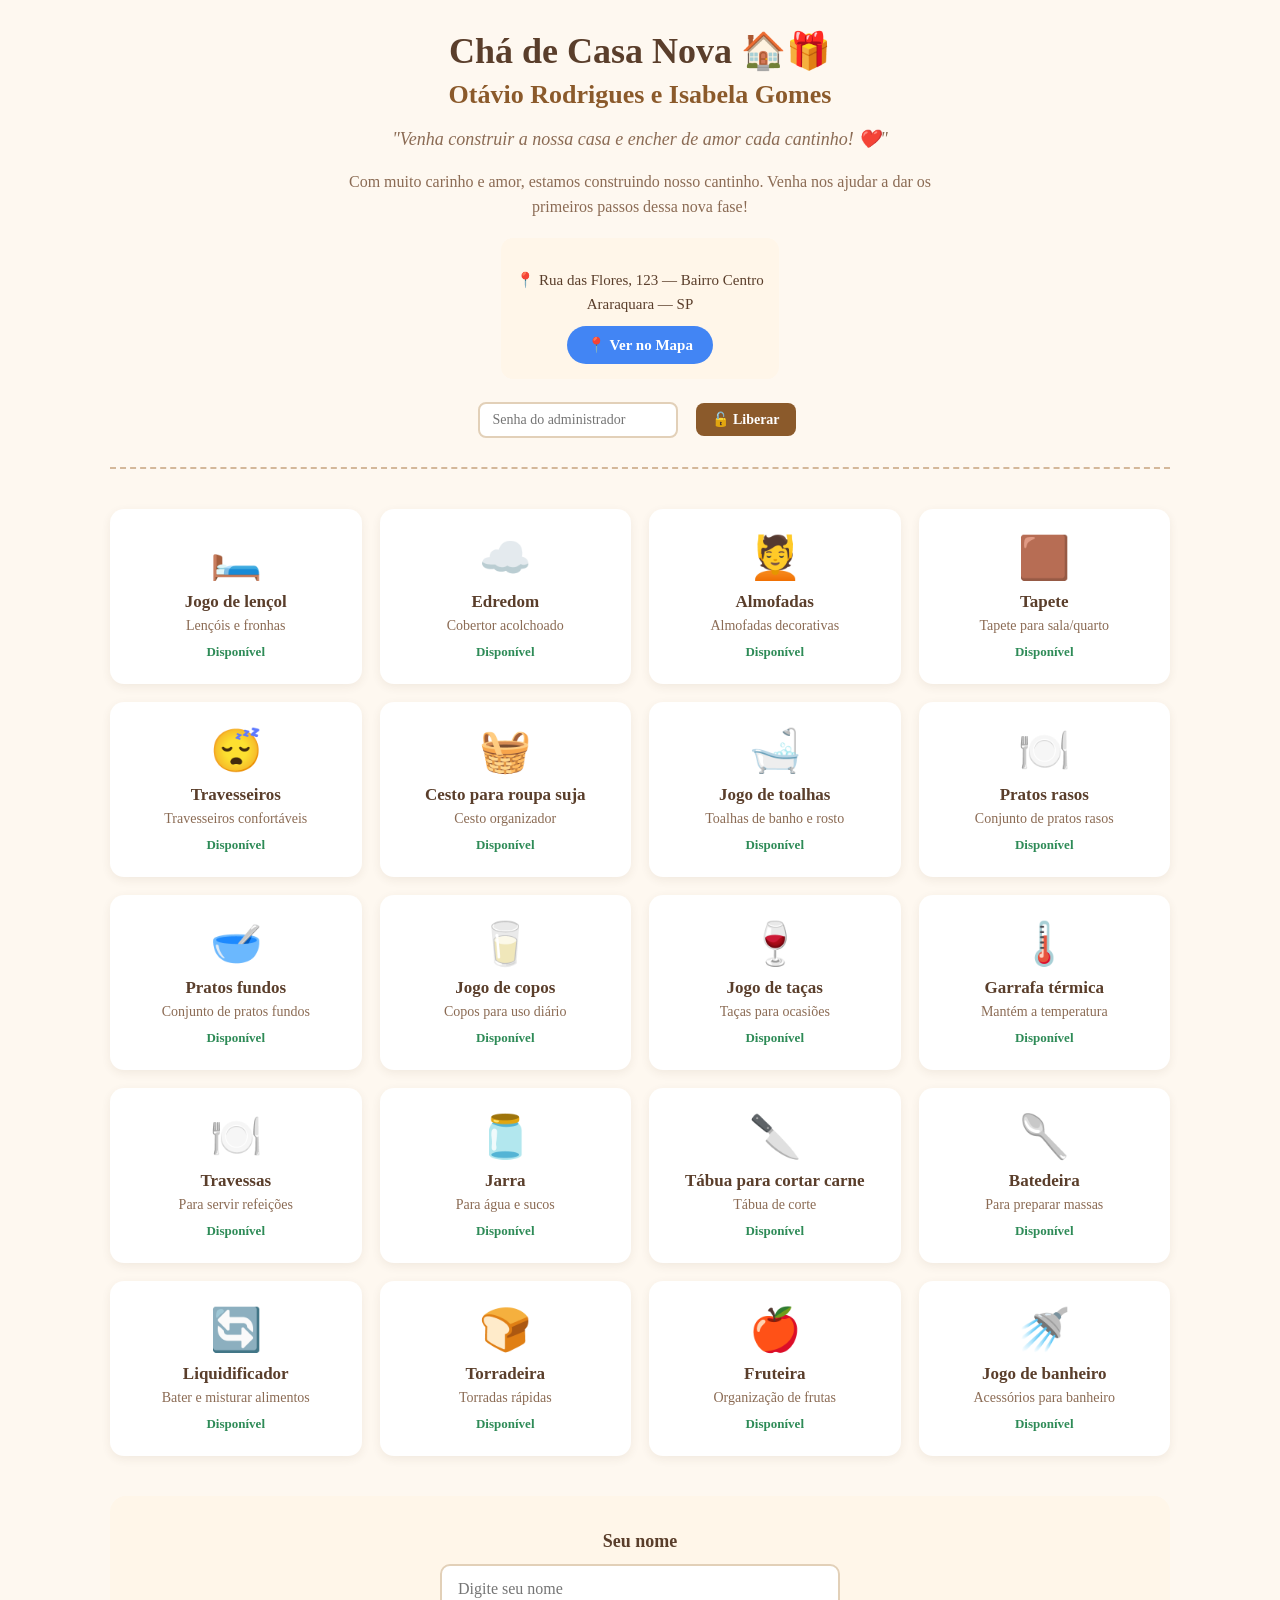
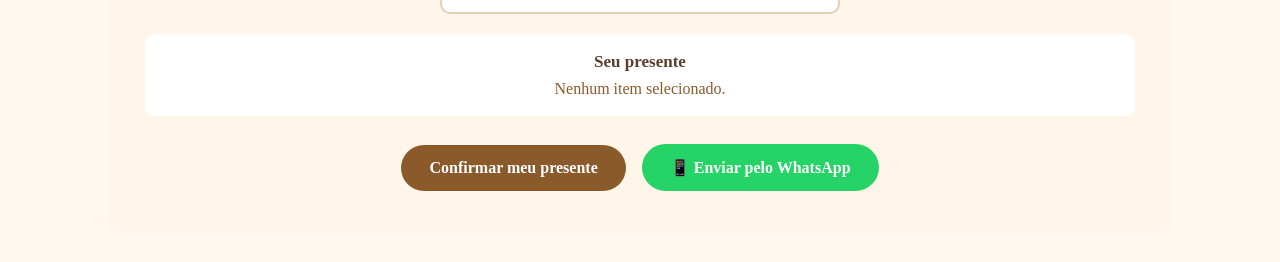
==== commit 04289c5d: "Update index.html" ====
--- a/index.html
+++ b/index.html
@@ -47,8 +47,37 @@
             margin: 15px auto 0;
             line-height: 1.6;
         }
+        .endereco-box {
+            margin-top: 18px;
+            padding: 15px;
+            background: #fff6e9;
+            border-radius: 12px;
+            display: inline-block;
+        }
+        .endereco-box p {
+            font-size: 15px;
+            color: #5a3e2b;
+            margin-bottom: 10px;
+            font-weight: 500;
+        }
+        .btn-mapa {
+            display: inline-block;
+            padding: 10px 20px;
+            font-size: 15px;
+            font-weight: bold;
+            background: #4285F4;
+            color: #fff;
+            border: none;
+            border-radius: 25px;
+            cursor: pointer;
+            text-decoration: none;
+            transition: all 0.2s;
+        }
+        .btn-mapa:hover {
+            background: #3367D6;
+        }
         .senha-box {
-            margin-top: 15px;
+            margin-top: 18px;
         }
         .senha-box input {
             padding: 8px 12px;
@@ -234,6 +263,12 @@
             color: #5a3e2b;
             line-height: 1.6;
         }
+        .info-reserva {
+            margin-top: 12px;
+            font-size: 14px;
+            color: #8b6b54;
+            line-height: 1.5;
+        }
         .close {
             position: absolute;
             top: 12px;
@@ -258,12 +293,6 @@
         #confetti.active {
             display: block;
         }
-        .info-reserva {
-            margin-top: 12px;
-            font-size: 14px;
-            color: #8b6b54;
-            line-height: 1.5;
-        }
     </style>
 </head>
 <body>
@@ -273,6 +302,12 @@
         <div class="nomes">Otávio Rodrigues e Isabela Gomes</div>
         <p class="frase">"Venha construir a nossa casa e encher de amor cada cantinho! ❤️"</p>
         <p>Com muito carinho e amor, estamos construindo nosso cantinho. Venha nos ajudar a dar os primeiros passos dessa nova fase!</p>
+
+        <!-- 📍 ENDEREÇO E BOTÃO DO MAPA --- EDITE AQUI! -->
+        <div class="endereco-box">
+            <p>📍 Rua das Flores, 123 — Bairro Centro<br>Araraquara — SP</p>
+            <a href="https://www.google.com/maps/search/?api=1&query=Rua das Flores, 123, Araraquara-SP" target="_blank" class="btn-mapa">📍 Ver no Mapa</a>
+        </div>
 
         <div class="senha-box">
             <input type="password" id="senhaAdmin" placeholder="Senha do administrador">
@@ -310,6 +345,12 @@
     <canvas id="confetti"></canvas>
 
 <script>
+// ==========================================
+// ⚠️ EDITE O ENDEREÇO AQUI!
+// ==========================================
+const ENDERECO_COMPLETO = "Rua Valeriano Voltarel 231 Planalto Verde";
+const LINK_GOOGLE_MAPS = "https://www.google.com/searchviewer/10?svid=CAwSHRIbCgNwdnESFENnMHZaeTh4TVhKamNXcDZNVEZxGAo";
+
 const whatsappNumber = "5516997882498";
 const SENHA_ADMIN = "gomes";
 
@@ -422,19 +463,6 @@
     return `${dia}/${mes}/${ano} às ${hora}:${minuto}`;
 }
 
-function obterLocalizacao() {
-    return new Promise((resolver) => {
-        if (!navigator.geolocation) {
-            resolver("Localização não disponível");
-            return;
-        }
-        navigator.geolocation.getCurrentPosition(
-            (pos) => resolver(`${pos.coords.latitude.toFixed(4)}, ${pos.coords.longitude.toFixed(4)}`),
-            () => resolver("Não foi possível obter a localização")
-        );
-    });
-}
-
 function criarConfete() {
     confettiCanvas.width = window.innerWidth;
     confettiCanvas.height = window.innerHeight;
@@ -491,7 +519,7 @@
     }, 3000);
 }
 
-confirmGiftButton?.addEventListener("click", async () => {
+confirmGiftButton?.addEventListener("click", () => {
     const name = guestName?.value.trim();
     if (!name) return alert("Digite seu nome!"), guestName?.focus();
     if (!selectedGift) return alert("Escolha um presente clicando na lista!");
@@ -506,14 +534,12 @@
     }
 
     const dataHora = formatarDataHora();
-    const localizacao = await obterLocalizacao();
 
     takenGifts[selectedGift.id] = {
         name,
         gift: selectedGift.name,
         date: new Date().toISOString(),
-        dataHoraFormatada: dataHora,
-        localizacao: localizacao
+        dataHoraFormatada: dataHora
     };
 
     saveTakenGifts(takenGifts);
@@ -523,20 +549,20 @@
     }
 
     if (infoReserva) {
-        infoReserva.innerHTML = `📅 ${dataHora}<br>📍 ${localizacao}`;
+        infoReserva.innerHTML = `📅 ${dataHora}<br>📍 ${ENDERECO_COMPLETO}`;
     }
 
     successModal?.classList.add("active");
     criarConfete();
-    createWhatsappLink(name, selectedGift.name, dataHora, localizacao);
+    createWhatsappLink(name, selectedGift.name, dataHora);
     renderGifts();
     selectedGift = null;
     if (selectedGiftText) selectedGiftText.textContent = "Nenhum item selecionado.";
 });
 
-function createWhatsappLink(name, gift, dataHora, localizacao) {
+function createWhatsappLink(name, gift, dataHora) {
     if (!whatsappButton) return;
-    const msg = `Olá! 😊 Confirmo presença no Chá de Casa Nova! 🏠❤️\nNome: ${name}\nPresente: ${gift}\nData e hora: ${dataHora}\nLocalização: ${localizacao}`;
+    const msg = `Olá! 😊 Confirmo presença no Chá de Casa Nova! 🏠❤️\nNome: ${name}\nPresente: ${gift}\n📅 Data: ${dataHora}\n📍 Local: ${ENDERECO_COMPLETO}`;
     whatsappButton.href = `https://wa.me/${whatsappNumber}?text=${encodeURIComponent(msg)}`;
 }
 
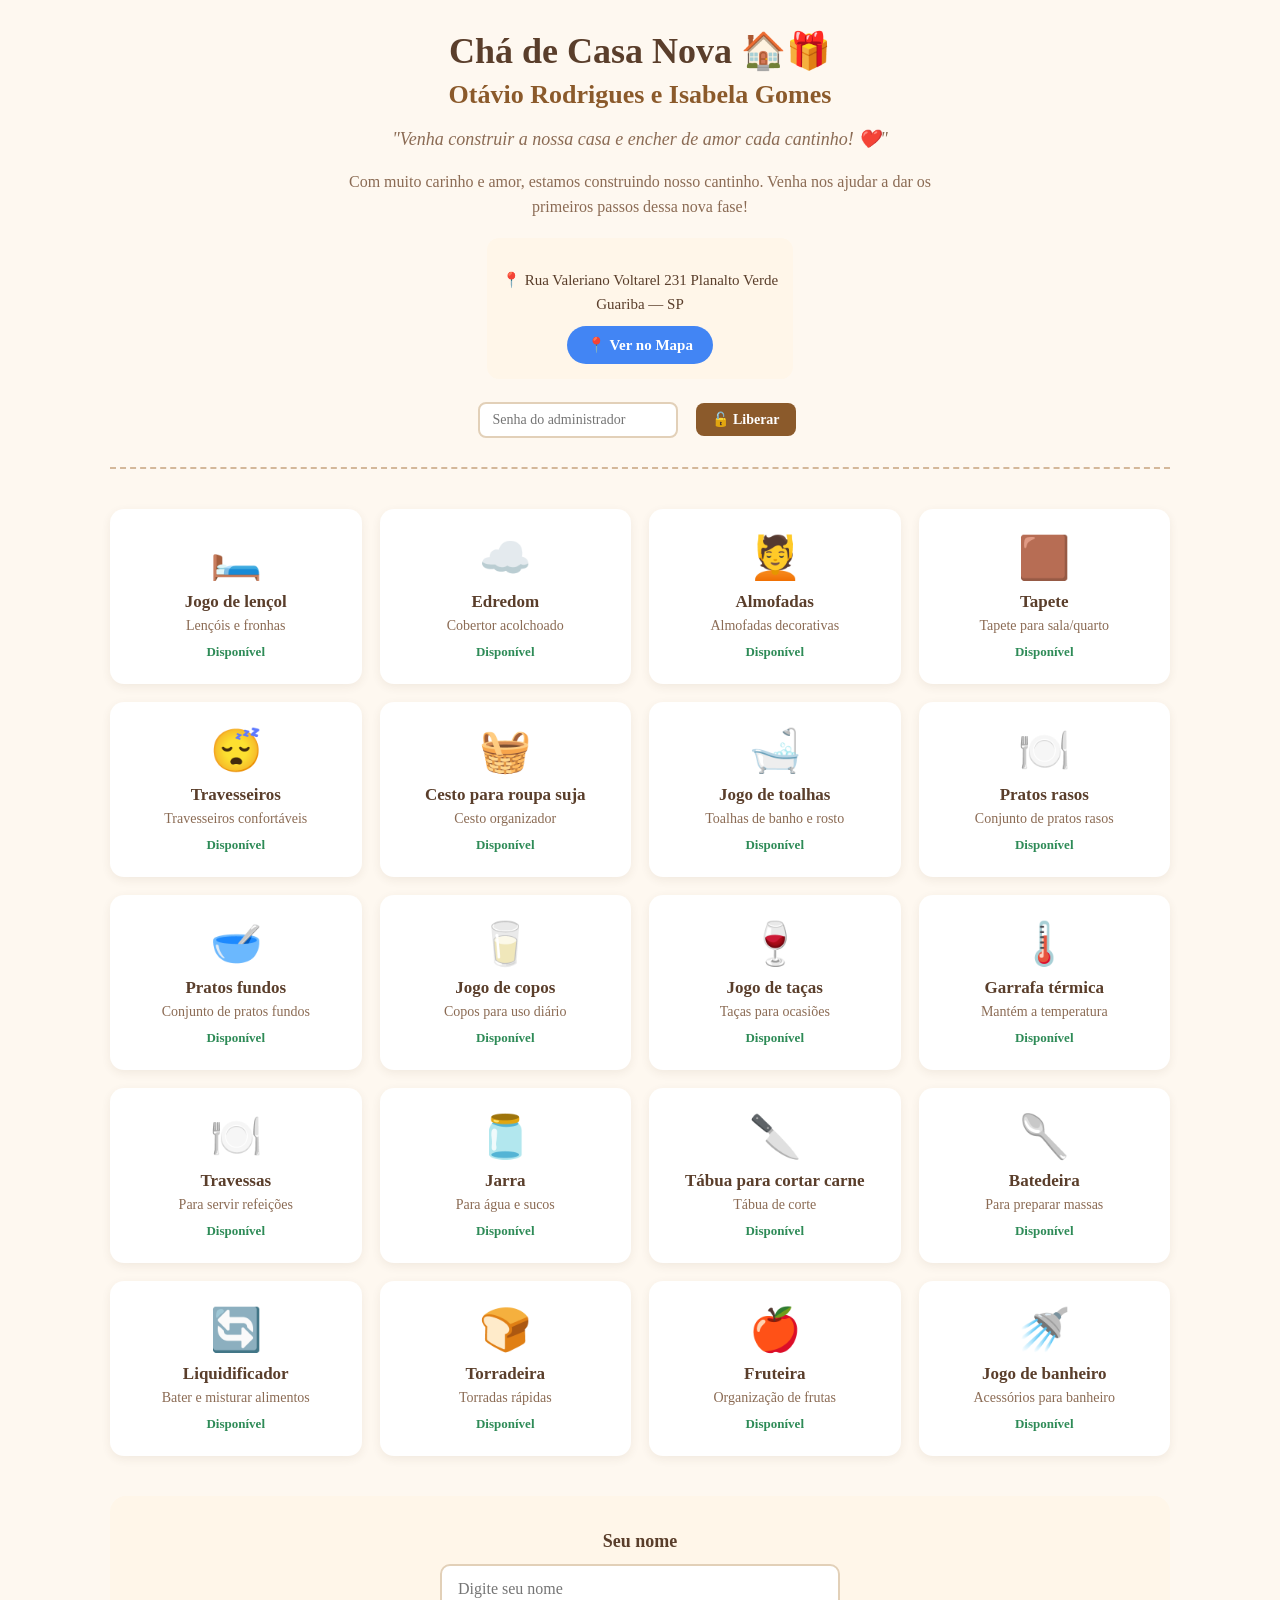
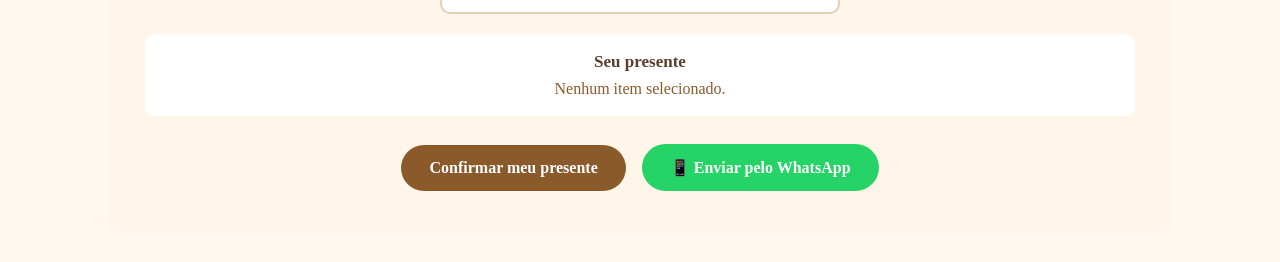
==== commit 968a8f18: "Update index.html" ====
--- a/index.html
+++ b/index.html
@@ -305,8 +305,8 @@
 
         <!-- 📍 ENDEREÇO E BOTÃO DO MAPA --- EDITE AQUI! -->
         <div class="endereco-box">
-            <p>📍 Rua das Flores, 123 — Bairro Centro<br>Araraquara — SP</p>
-            <a href="https://www.google.com/maps/search/?api=1&query=Rua das Flores, 123, Araraquara-SP" target="_blank" class="btn-mapa">📍 Ver no Mapa</a>
+            <p>📍 Rua Valeriano Voltarel 231 Planalto Verde<br> Guariba — SP</p>
+            <a href="https://maps.app.goo.gl/k4aGouYvy8uM5Vyq5" target="_blank" class="btn-mapa">📍 Ver no Mapa</a>
         </div>
 
         <div class="senha-box">
@@ -349,7 +349,7 @@
 // ⚠️ EDITE O ENDEREÇO AQUI!
 // ==========================================
 const ENDERECO_COMPLETO = "Rua Valeriano Voltarel 231 Planalto Verde";
-const LINK_GOOGLE_MAPS = "https://www.google.com/searchviewer/10?svid=CAwSHRIbCgNwdnESFENnMHZaeTh4TVhKamNXcDZNVEZxGAo";
+const LINK_GOOGLE_MAPS = "https://maps.app.goo.gl/qvmPjrGgszWgRYZQA";
 
 const whatsappNumber = "5516997882498";
 const SENHA_ADMIN = "gomes";
